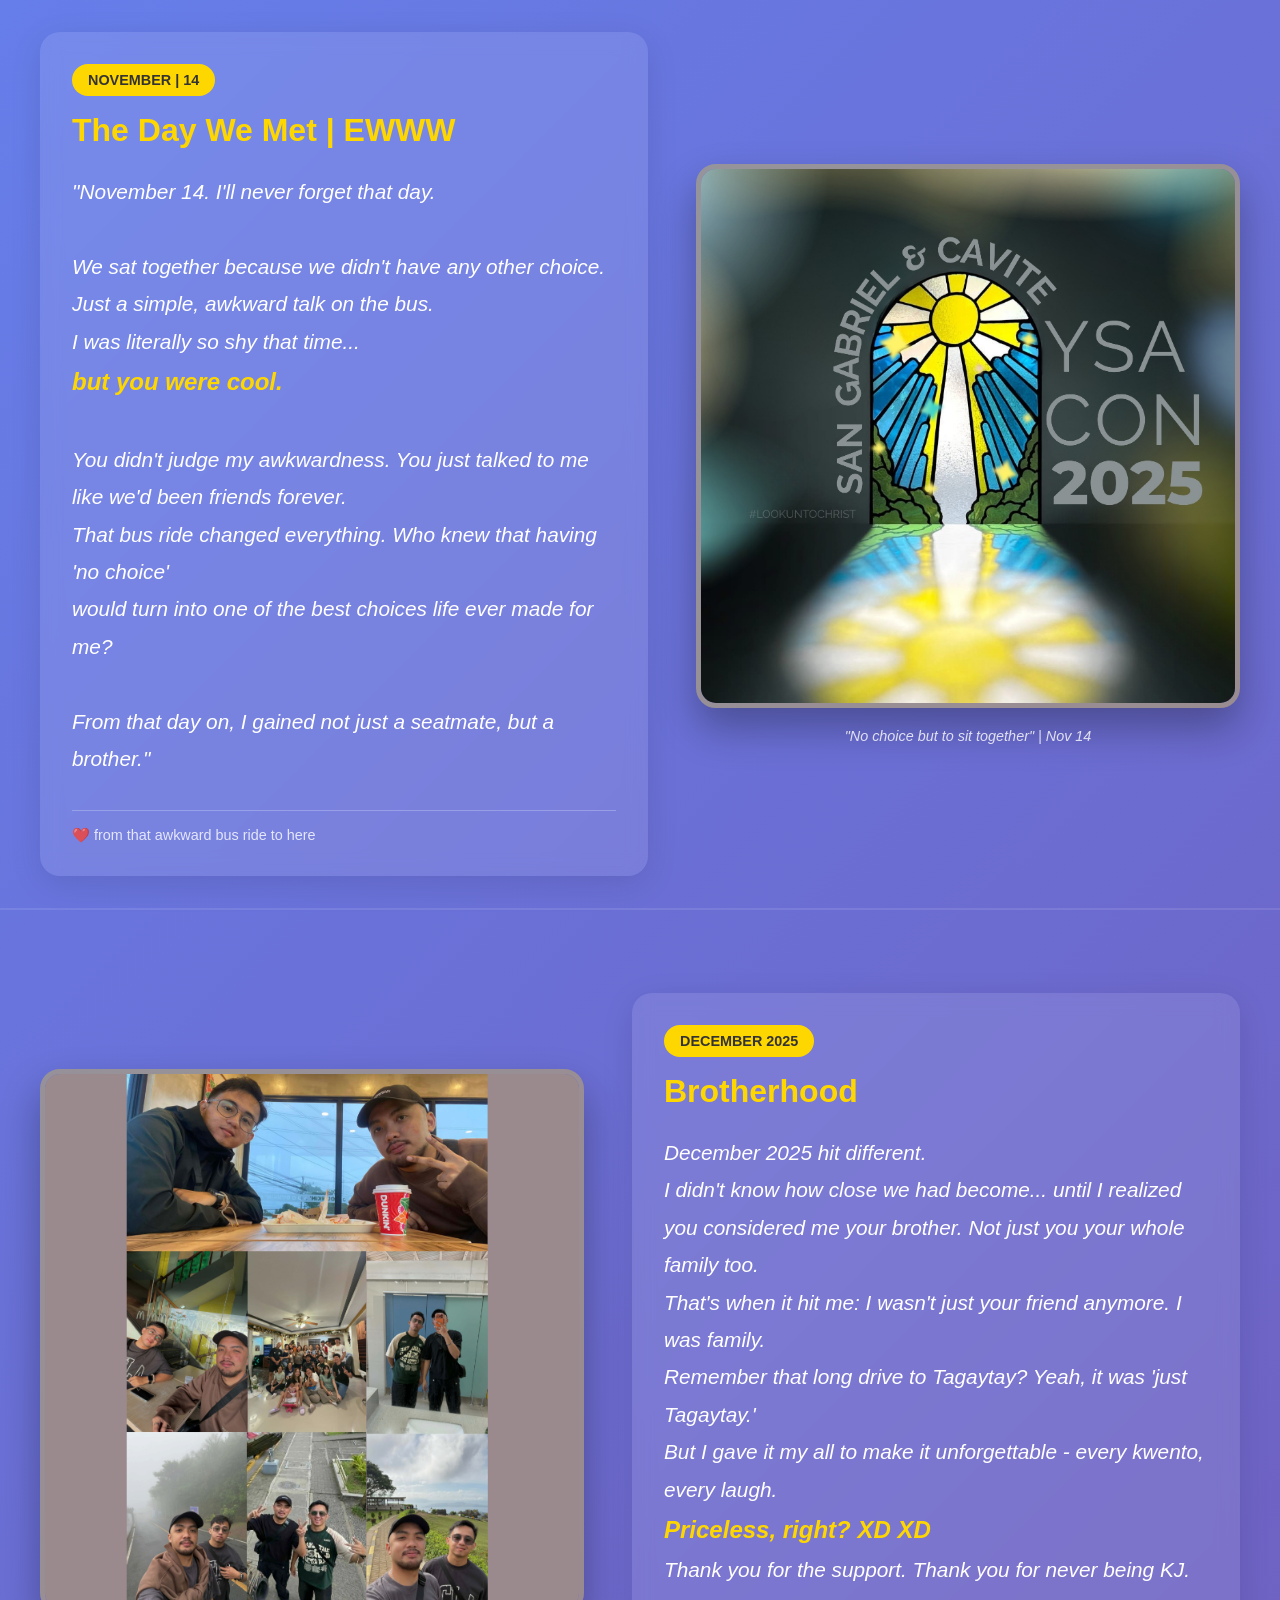
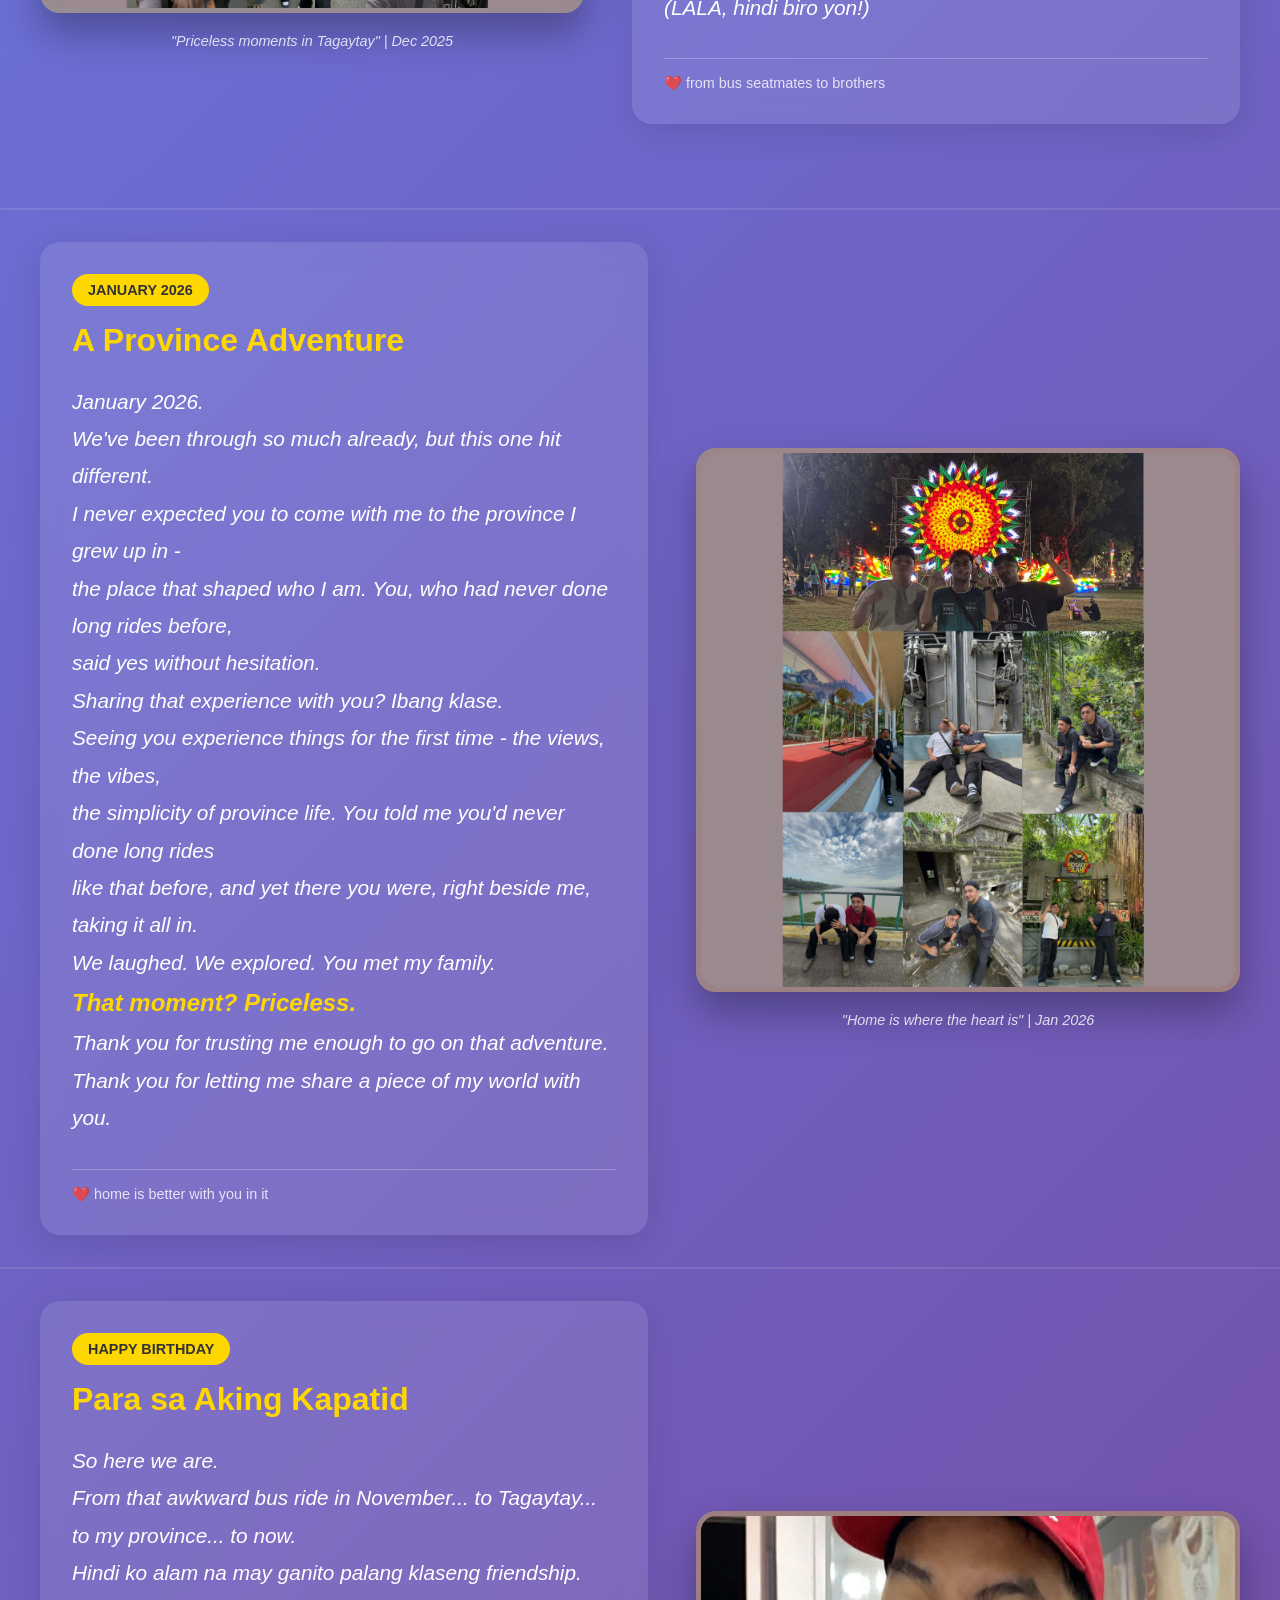
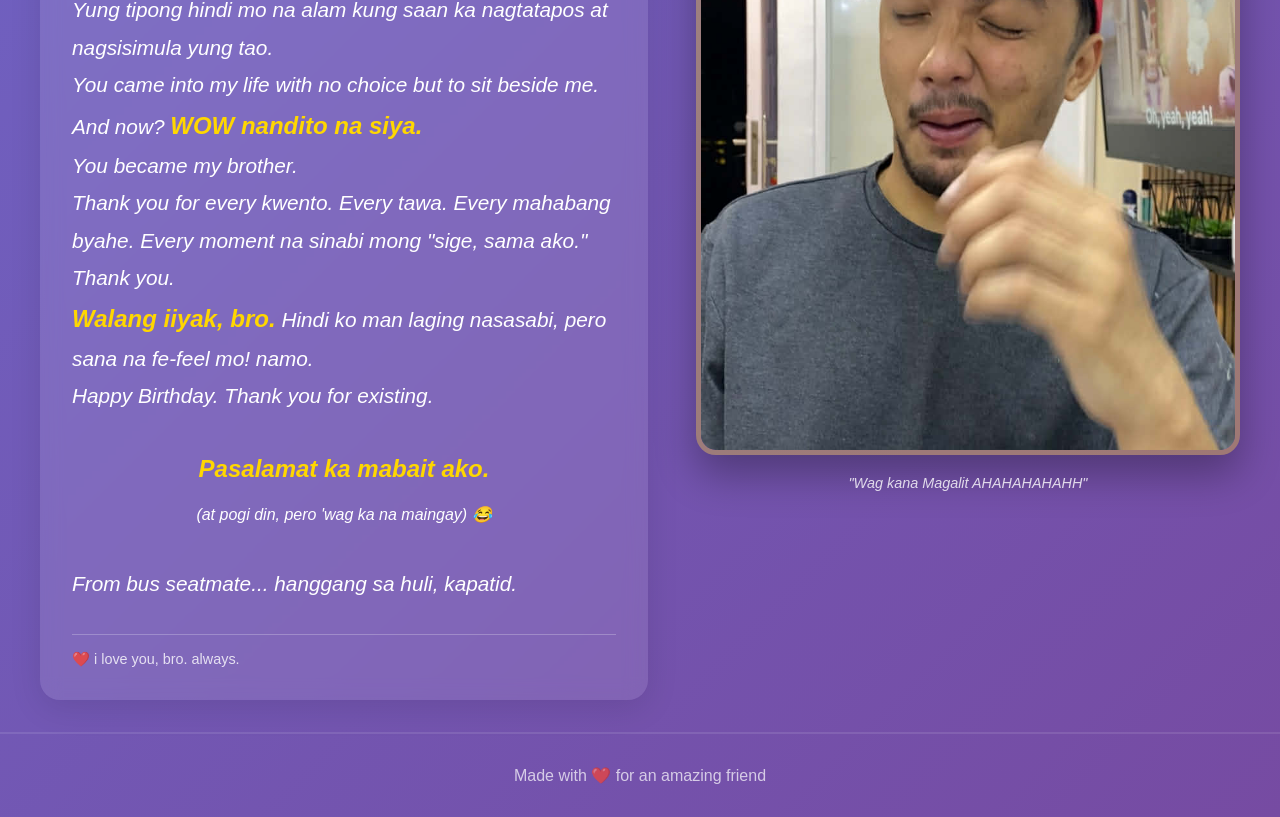
==== index.html @ 6233e63a "making a major changes" ====
<!DOCTYPE html>
<html lang="en">
<head>
    <meta charset="UTF-8">
    <meta name="viewport" content="width=device-width, initial-scale=1.0">
    <title>Happy Birthday Bro! 🎂</title>
    <link rel="stylesheet" href="style.css">
    
</head>
<body>
   

   

    <!-- SECTION 1 - FIRST MEETING -->
    <section class="section">
        <div class="container">
            <!-- LEFT SIDE - MESSAGE -->
            <div class="message-box">
                <span class="date-badge">NOVEMBER | 14</span>
                <h2 class="message-title">The Day We Met | EWWW</h2>
                <p class="message-text">
                    "November 14. I'll never forget that day.<br><br>
                    We sat together because we didn't have any other choice.<br>
                    Just a simple, awkward talk on the bus.<br>
                    I was literally so shy that time...<br>
                    <span class="highlight">but you were cool.</span><br><br>
                    You didn't judge my awkwardness. You just talked to me like we'd been friends forever.<br>
                    That bus ride changed everything. Who knew that having 'no choice'<br>
                    would turn into one of the best choices life ever made for me?<br><br>
                    From that day on, I gained not just a seatmate, but a brother."
                </p>
                <div class="memory-footer">
                    <span class="heart">❤️</span> from that awkward bus ride to here
                </div>
            </div>
            
            <!-- RIGHT SIDE - PHOTO -->
            <div class="photo-box">
                <img src="images/YsaCon.jpg" alt="Our first meeting on the bus" class="actual-photo">
                <p class="photo-caption">"No choice but to sit together" | Nov 14</p>
            </div>
        </div>
    </section>

    <!-- SECTION 2 - TAGAYTAY MEMORY (FLIPPED LAYOUT) -->
    <section class="section">
        <div class="container">
            <!-- LEFT SIDE - PHOTO -->
            <div class="photo-box">
                <img src="images/second.png" alt="Tagaytay trip with my brother" class="actual-photo">
                <p class="photo-caption">"Priceless moments in Tagaytay" | Dec 2025</p>
            </div>
            
            <!-- RIGHT SIDE - MESSAGE -->
            <div class="message-box">
                <span class="date-badge">DECEMBER 2025</span>
                <h2 class="message-title">Brotherhood</h2>
                <div class="message-text">
                    <p><em>December 2025 hit different.</em></p>
                    
                    <p>I didn't know how close we had become... until I realized<br>
                    you considered me your brother. Not just you your whole family too.</p>
                    
                    <p>That's when it hit me: I wasn't just your friend anymore. I was family.</p>
                    
                    <p>Remember that long drive to Tagaytay? Yeah, it was 'just Tagaytay.'</p>
                    
                    <p>But I gave it my all to make it unforgettable - every kwento, every laugh.</p>
                    
                    <p><span class="highlight">Priceless, right? XD XD</span></p>
                    
                    <p>Thank you for the support. Thank you for never being KJ.<br>
                    (LALA, hindi biro yon!)</p>
                </div>
                <div class="memory-footer">
                    <span class="heart">❤️</span> from bus seatmates to brothers
                </div>
            </div>
        </div>
    </section>

    <!-- SECTION 3 - PROVINCE ADVENTURE (JANUARY 2026) -->
    <section class="section">
        <div class="container">
            <!-- LEFT SIDE - MESSAGE -->
            <div class="message-box">
                <span class="date-badge">JANUARY 2026</span>
                <h2 class="message-title">A Province Adventure</h2>
                <div class="message-text">
                    <p><em>January 2026.</em></p>
                    
                    <p>We've been through so much already, but this one hit different.</p>
                    
                    <p>I never expected you to come with me to the province I grew up in -<br>
                    the place that shaped who I am. You, who had never done long rides before,<br>
                    said yes without hesitation.</p>
                    
                    <p>Sharing that experience with you? Ibang klase.</p>
                    
                    <p>Seeing you experience things for the first time - the views, the vibes,<br>
                    the simplicity of province life. You told me you'd never done long rides<br>
                    like that before, and yet there you were, right beside me, taking it all in.</p>
                    
                    <p>We laughed. We explored. You met my family.</p>
                    
                    <p><span class="highlight">That moment? Priceless.</span></p>
                    
                    <p>Thank you for trusting me enough to go on that adventure.<br>
                    Thank you for letting me share a piece of my world with you.</p>
                </div>
                <div class="memory-footer">
                    <span class="heart">❤️</span> home is better with you in it
                </div>
            </div>
            
            <!-- RIGHT SIDE - PHOTO -->
            <div class="photo-box">
                <img src="images/taklo.png" alt="Province adventure with my brother" class="actual-photo">
                <p class="photo-caption">"Home is where the heart is" | Jan 2026</p>
            </div>
        </div>
    </section>

    <!-- SECTION 4 - GRAND FINALE (Bro Version) -->
<section class="section">
    <div class="container">
        <div class="message-box">
            <span class="date-badge">HAPPY BIRTHDAY</span>
            <h2 class="message-title">Para sa Aking Kapatid</h2>
            <div class="message-text">
                <p><em>So here we are.</em></p>
                
                <p>From that awkward bus ride in November... to Tagaytay... to my province... to now.</p>
                
                <p>Hindi ko alam na may ganito palang klaseng friendship. Yung tipong hindi mo na alam kung saan ka nagtatapos at nagsisimula yung tao.</p>
                
                <p>You came into my life with no choice but to sit beside me. And now? <span class="highlight">WOW nandito na siya.</span></p>
                
                <p>You became my brother.</p>
                
                <p>Thank you for every kwento. Every tawa. Every mahabang byahe. Every moment na sinabi mong "sige, sama ako."</p>
                
                <p>Thank you.</p>
                
                <p><span class="highlight">Walang iiyak, bro.</span> Hindi ko man laging nasasabi, pero sana na fe-feel mo! namo.</p>
                
                <p>Happy Birthday. Thank you for existing.</p>
                
                <p style="font-size: 1.5rem; text-align: center; margin: 2rem 0;">
                    <span class="highlight">Pasalamat ka mabait ako.</span><br>
                    <span style="font-size: 1rem;">(at pogi din, pero 'wag ka na maingay) 😂</span>
                </p>
                
                <p><em>From bus seatmate... hanggang sa huli, kapatid.</em></p>
            </div>
            <div class="memory-footer">
                <span class="heart">❤️</span> i love you, bro. always.
            </div>
        </div>
        <div class="photo-box">
            <img src="images/burtday.png" alt="Best photo of us" class="actual-photo">
            <p class="photo-caption">"Wag kana Magalit AHAHAHAHAHH"</p>
        </div>
    </div>
</section>

    <!-- FOOTER -->
    <footer style="text-align: center; padding: 2rem; opacity: 0.7;">
        <p>Made with ❤️ for an amazing friend</p>
    </footer>

    <script src="script.js"></script>

</body>
</html>
---- style.css ----
* {
    margin: 0;
    padding: 0;
    box-sizing: border-box;
}

body {
    font-family: 'Arial', sans-serif;
    background: linear-gradient(135deg, #667eea 0%, #764ba2 100%);
    color: white;
}

/* SECTION STYLING */
.section {
    min-height: 100vh;
    display: flex;
    align-items: center;
    justify-content: center;
    padding: 2rem;
    border-bottom: 2px solid rgba(255,255,255,0.1);
}

.container {
    display: flex;
    max-width: 1200px;
    width: 100%;
    gap: 3rem;
    align-items: center;
    justify-content: center;
    flex-wrap: wrap;
}

/* MESSAGE BOX */
.message-text .highlight.funny {
    display: inline-block;
    animation: laugh 1s infinite;
}

@keyframes laugh {
    0%, 100% { transform: rotate(0deg); }
    25% { transform: rotate(2deg); }
    75% { transform: rotate(-2deg); }
}
.message-box {
    flex: 1;
    min-width: 300px;
    padding: 2rem;
    background: rgba(255,255,255,0.1);
    backdrop-filter: blur(10px);
    border-radius: 20px;
    box-shadow: 0 8px 32px rgba(0,0,0,0.1);
    animation: slideInLeft 1s ease;
}

.date-badge {
    background: #ffd700;
    color: #333;
    padding: 0.5rem 1rem;
    border-radius: 50px;
    font-weight: bold;
    font-size: 0.9rem;
    display: inline-block;
    margin-bottom: 1rem;
}

.message-title {
    font-size: 2rem;
    margin-bottom: 1.5rem;
    color: #ffd700;
}

.message-text {
    font-size: 1.3rem;
    line-height: 1.8;
    margin-bottom: 2rem;
    font-style: italic;
}

.highlight {
    color: #ffd700;
    font-weight: bold;
    font-size: 1.5rem;
}

.memory-footer {
    border-top: 1px solid rgba(255,255,255,0.3);
    padding-top: 1rem;
    font-size: 0.9rem;
    opacity: 0.8;
}

.heart {
    color: #ff4d4d;
    animation: heartbeat 1.5s infinite;
}

/* PHOTO BOX */
.photo-box {
    flex: 1;
    min-width: 300px;
    text-align: center;
}

/* ACTUAL PHOTO STYLING - Auto fits in box */
.actual-photo {
    width: 100%;
    height: 100%;
    aspect-ratio: 1/1;
    object-fit: cover;
    border-radius: 20px;
    box-shadow: 0 20px 40px rgba(0,0,0,0.3);
    border: 5px solid rgba(255,215,0,0.3);
    transition: transform 0.3s ease;
    animation: slideInRight 1s ease;
}

.actual-photo:hover {
    transform: scale(1.02) rotate(1deg);
    border-color: #ffd700;
}

/* PLACEHOLDER STYLING (for when no photo yet) */
.photo-placeholder {
    width: 100%;
    aspect-ratio: 1/1;
    background: linear-gradient(145deg, #ffd700, #ffb347);
    border-radius: 20px;
    padding: 1rem;
    box-shadow: 0 20px 40px rgba(0,0,0,0.3);
    transition: transform 0.3s ease;
    animation: slideInRight 1s ease;
}

.photo-placeholder:hover {
    transform: scale(1.02) rotate(1deg);
}

.placeholder-content {
    width: 100%;
    height: 100%;
    background: rgba(255,255,255,0.2);
    border-radius: 15px;
    display: flex;
    flex-direction: column;
    align-items: center;
    justify-content: center;
    gap: 1rem;
    border: 3px dashed rgba(255,255,255,0.5);
}

.camera-icon {
    font-size: 4rem;
    filter: drop-shadow(0 4px 6px rgba(0,0,0,0.2));
}

.photo-caption {
    margin-top: 1rem;
    font-size: 0.9rem;
    opacity: 0.8;
    font-style: italic;
}

/* OPTIONAL PHOTO STYLES */
.photo-box.with-bg {
    background: linear-gradient(145deg, #ffd700, #ffb347);
    padding: 1rem;
    border-radius: 20px;
}

/* Circle photo style */
.actual-photo.circle {
    border-radius: 50%;
    aspect-ratio: 1/1;
    object-fit: cover;
}

/* Contain photo style (shows entire photo) */
.actual-photo.contain {
    object-fit: contain;
    background: rgba(0,0,0,0.2);
}

/* Polaroid style */
.actual-photo.polaroid {
    object-fit: cover;
    border: 10px solid white;
    border-bottom: 40px solid white;
    border-radius: 10px;
}

/* ANIMATIONS */
@keyframes slideInLeft {
    from {
        opacity: 0;
        transform: translateX(-50px);
    }
    to {
        opacity: 1;
        transform: translateX(0);
    }
}

@keyframes slideInRight {
    from {
        opacity: 0;
        transform: translateX(50px);
    }
    to {
        opacity: 1;
        transform: translateX(0);
    }
}

@keyframes heartbeat {
    0%, 100% { transform: scale(1); }
    50% { transform: scale(1.1); }
}

/* MOBILE RESPONSIVE */
@media (max-width: 768px) {
    .container {
        flex-direction: column;
        gap: 2rem;
    }
    
    .message-box, .photo-box {
        width: 100%;
    }
    
    .message-title {
        font-size: 1.5rem;
    }
    
    .message-text {
        font-size: 1.1rem;
    }
}
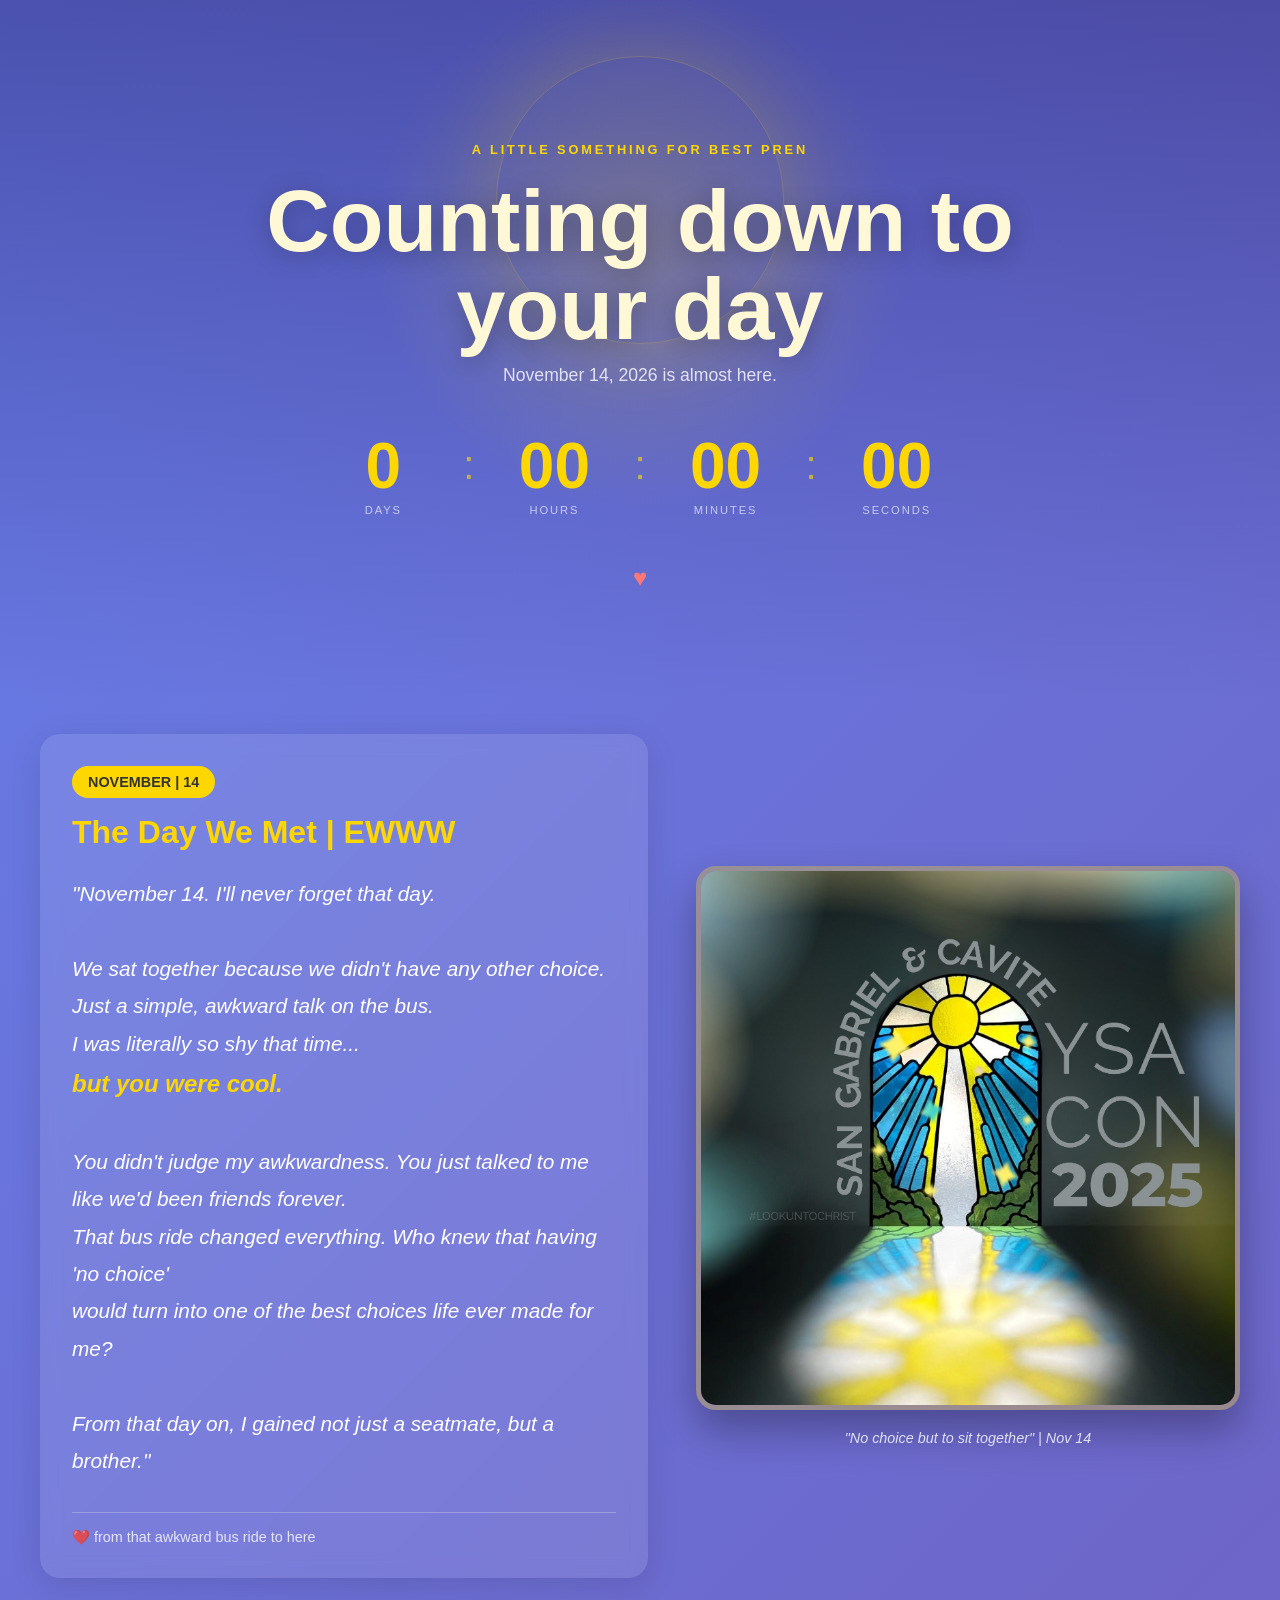
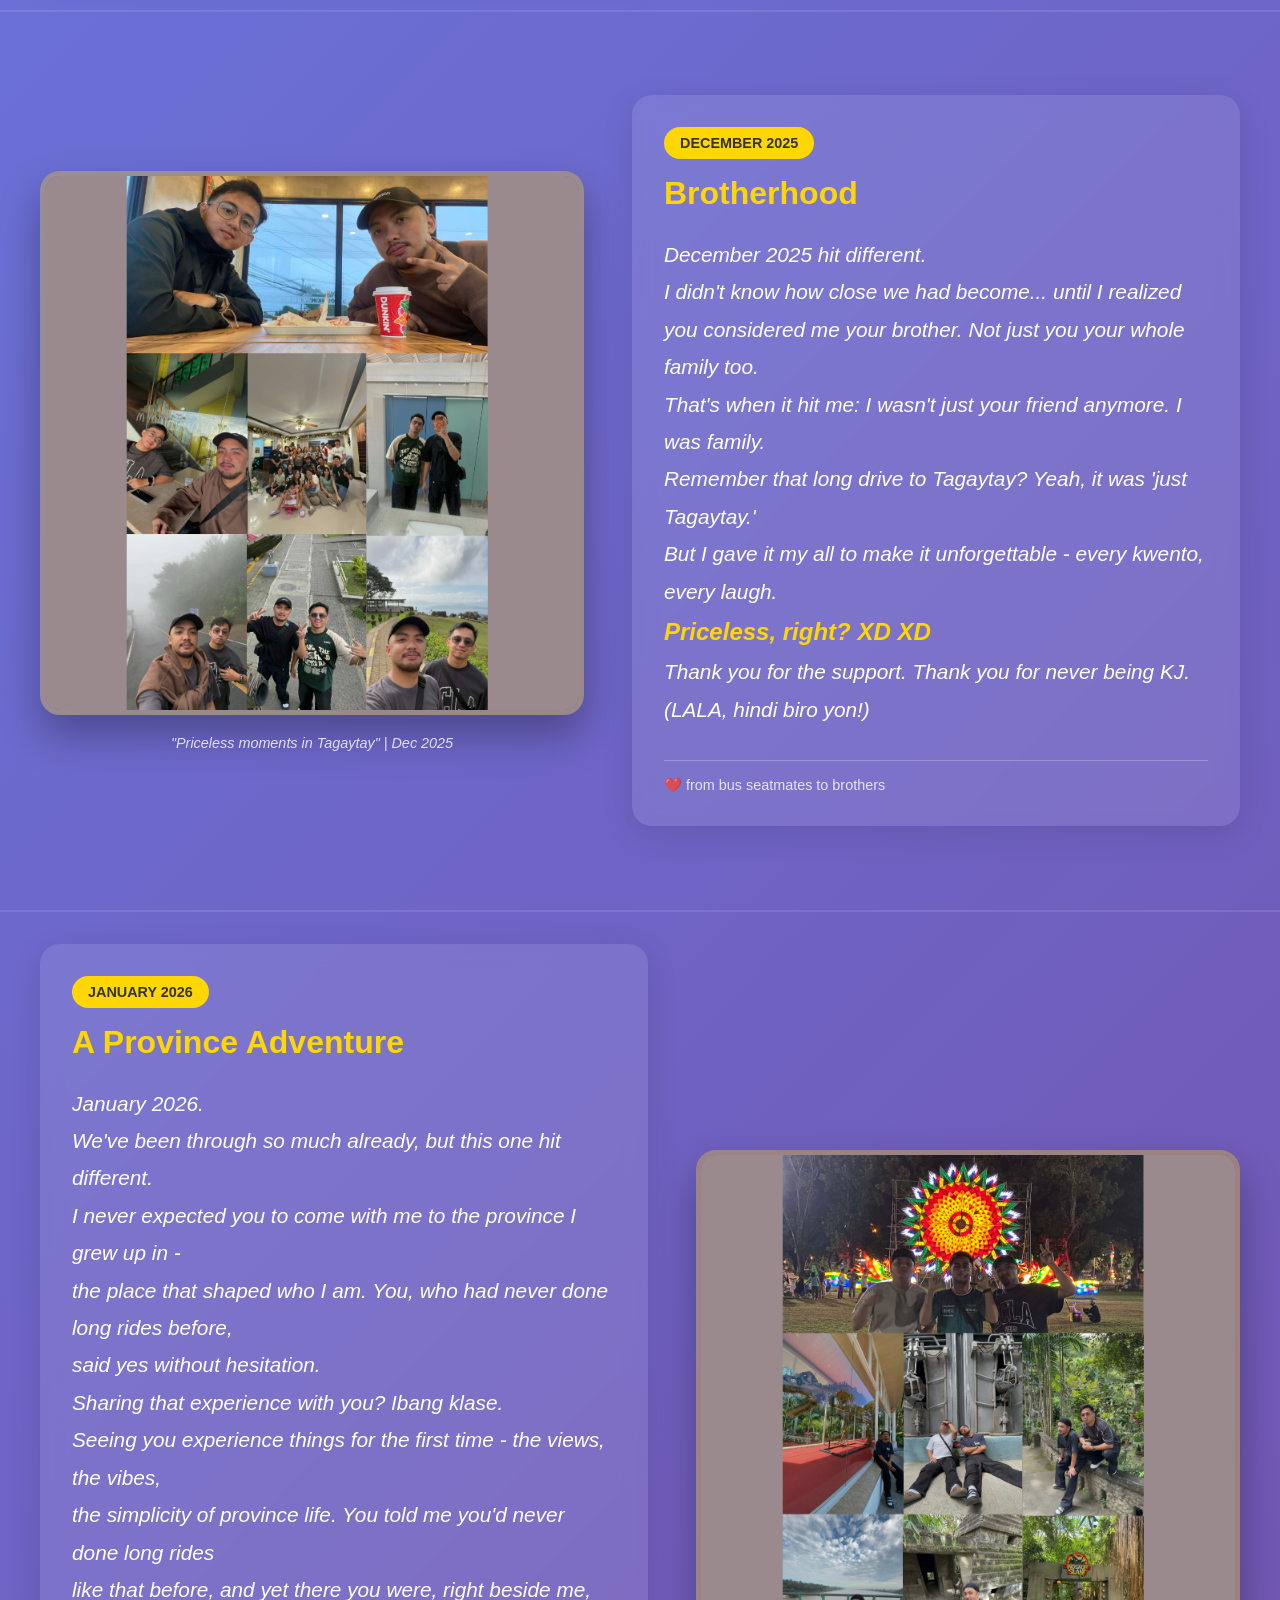
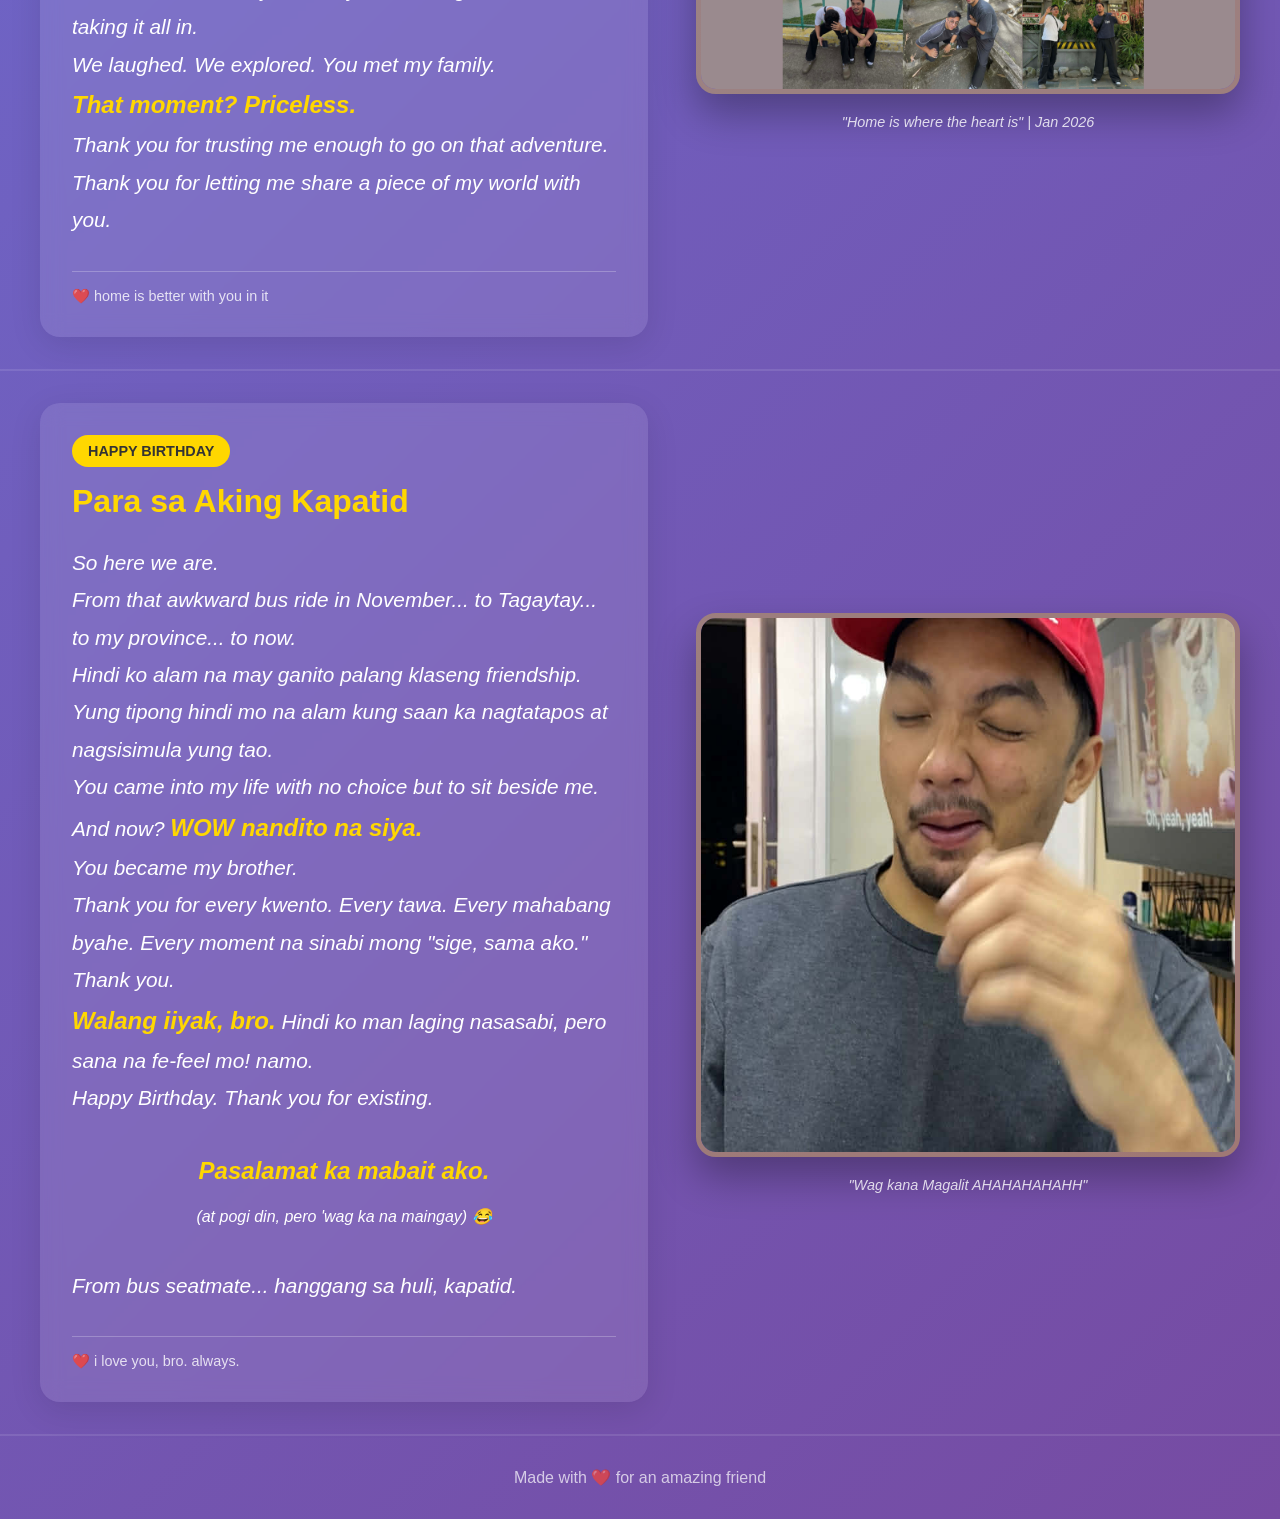
==== commit cce2c2dc: "new changes" ====
--- a/index.html
+++ b/index.html
@@ -8,7 +8,34 @@
     
 </head>
 <body>
-   
+    <header class="hero-header">
+        <div class="header-glow"></div>
+        <p class="eyebrow">A little something for Best Pren</p>
+        <h1>Counting down to your day</h1>
+        <p class="header-message">November 14, 2026 is almost here.</p>
+        <div class="countdown" aria-label="Countdown to November 14, 2026">
+            <div class="countdown-unit">
+                <span id="days" class="countdown-value">0</span>
+                <span class="countdown-label">days</span>
+            </div>
+            <span class="countdown-divider">:</span>
+            <div class="countdown-unit">
+                <span id="hours" class="countdown-value">00</span>
+                <span class="countdown-label">hours</span>
+            </div>
+            <span class="countdown-divider">:</span>
+            <div class="countdown-unit">
+                <span id="minutes" class="countdown-value">00</span>
+                <span class="countdown-label">minutes</span>
+            </div>
+            <span class="countdown-divider">:</span>
+            <div class="countdown-unit">
+                <span id="seconds" class="countdown-value">00</span>
+                <span class="countdown-label">seconds</span>
+            </div>
+        </div>
+        <span class="header-heart" aria-hidden="true">♥</span>
+    </header>
 
    
 
--- a/style.css
+++ b/style.css
@@ -8,6 +8,106 @@
     font-family: 'Arial', sans-serif;
     background: linear-gradient(135deg, #667eea 0%, #764ba2 100%);
     color: white;
+}
+
+/* BIRTHDAY HEADER */
+.hero-header {
+    min-height: 78vh;
+    padding: 7rem 2rem 5rem;
+    display: flex;
+    flex-direction: column;
+    align-items: center;
+    justify-content: center;
+    text-align: center;
+    position: relative;
+    overflow: hidden;
+    background: radial-gradient(circle at 50% 35%, rgba(255, 215, 0, 0.2), transparent 34%),
+        linear-gradient(180deg, rgba(41, 28, 102, 0.45), rgba(118, 75, 162, 0));
+}
+
+.header-glow {
+    width: 18rem;
+    height: 18rem;
+    position: absolute;
+    top: 8%;
+    border: 1px solid rgba(255, 215, 0, 0.2);
+    border-radius: 50%;
+    box-shadow: 0 0 80px rgba(255, 215, 0, 0.15);
+    animation: pulseGlow 4s ease-in-out infinite;
+}
+
+.eyebrow {
+    color: #ffd700;
+    font-size: 0.8rem;
+    font-weight: bold;
+    letter-spacing: 0.18rem;
+    text-transform: uppercase;
+    position: relative;
+}
+
+.hero-header h1 {
+    max-width: 760px;
+    margin: 1.25rem 0 0.75rem;
+    font-size: clamp(2.5rem, 7vw, 5.5rem);
+    line-height: 1;
+    color: #fff8d6;
+    text-shadow: 0 4px 24px rgba(0, 0, 0, 0.25);
+    position: relative;
+}
+
+.header-message {
+    color: rgba(255, 255, 255, 0.8);
+    font-size: 1.1rem;
+    position: relative;
+}
+
+.countdown {
+    display: flex;
+    align-items: center;
+    gap: clamp(0.5rem, 2vw, 1.5rem);
+    margin-top: 3rem;
+    position: relative;
+}
+
+.countdown-unit {
+    min-width: clamp(4.2rem, 12vw, 7rem);
+    display: flex;
+    flex-direction: column;
+    gap: 0.35rem;
+}
+
+.countdown-value {
+    color: #ffd700;
+    font-size: clamp(2rem, 6vw, 4rem);
+    font-weight: bold;
+    line-height: 1;
+    font-variant-numeric: tabular-nums;
+}
+
+.countdown-label {
+    color: rgba(255, 255, 255, 0.65);
+    font-size: 0.7rem;
+    letter-spacing: 0.12rem;
+    text-transform: uppercase;
+}
+
+.countdown-divider {
+    color: rgba(255, 215, 0, 0.65);
+    font-size: clamp(1.5rem, 4vw, 2.5rem);
+    margin-bottom: 1.2rem;
+}
+
+.header-heart {
+    color: #ff7777;
+    font-size: 1.5rem;
+    margin-top: 3rem;
+    animation: heartbeat 1.5s infinite;
+    position: relative;
+}
+
+@keyframes pulseGlow {
+    0%, 100% { transform: scale(0.95); opacity: 0.65; }
+    50% { transform: scale(1.05); opacity: 1; }
 }
 
 /* SECTION STYLING */
@@ -218,6 +318,20 @@
 
 /* MOBILE RESPONSIVE */
 @media (max-width: 768px) {
+    .hero-header {
+        min-height: 85vh;
+        padding: 5rem 1.25rem 4rem;
+    }
+
+    .countdown {
+        gap: 0.35rem;
+        margin-top: 2.5rem;
+    }
+
+    .countdown-unit {
+        min-width: 3.7rem;
+    }
+
     .container {
         flex-direction: column;
         gap: 2rem;
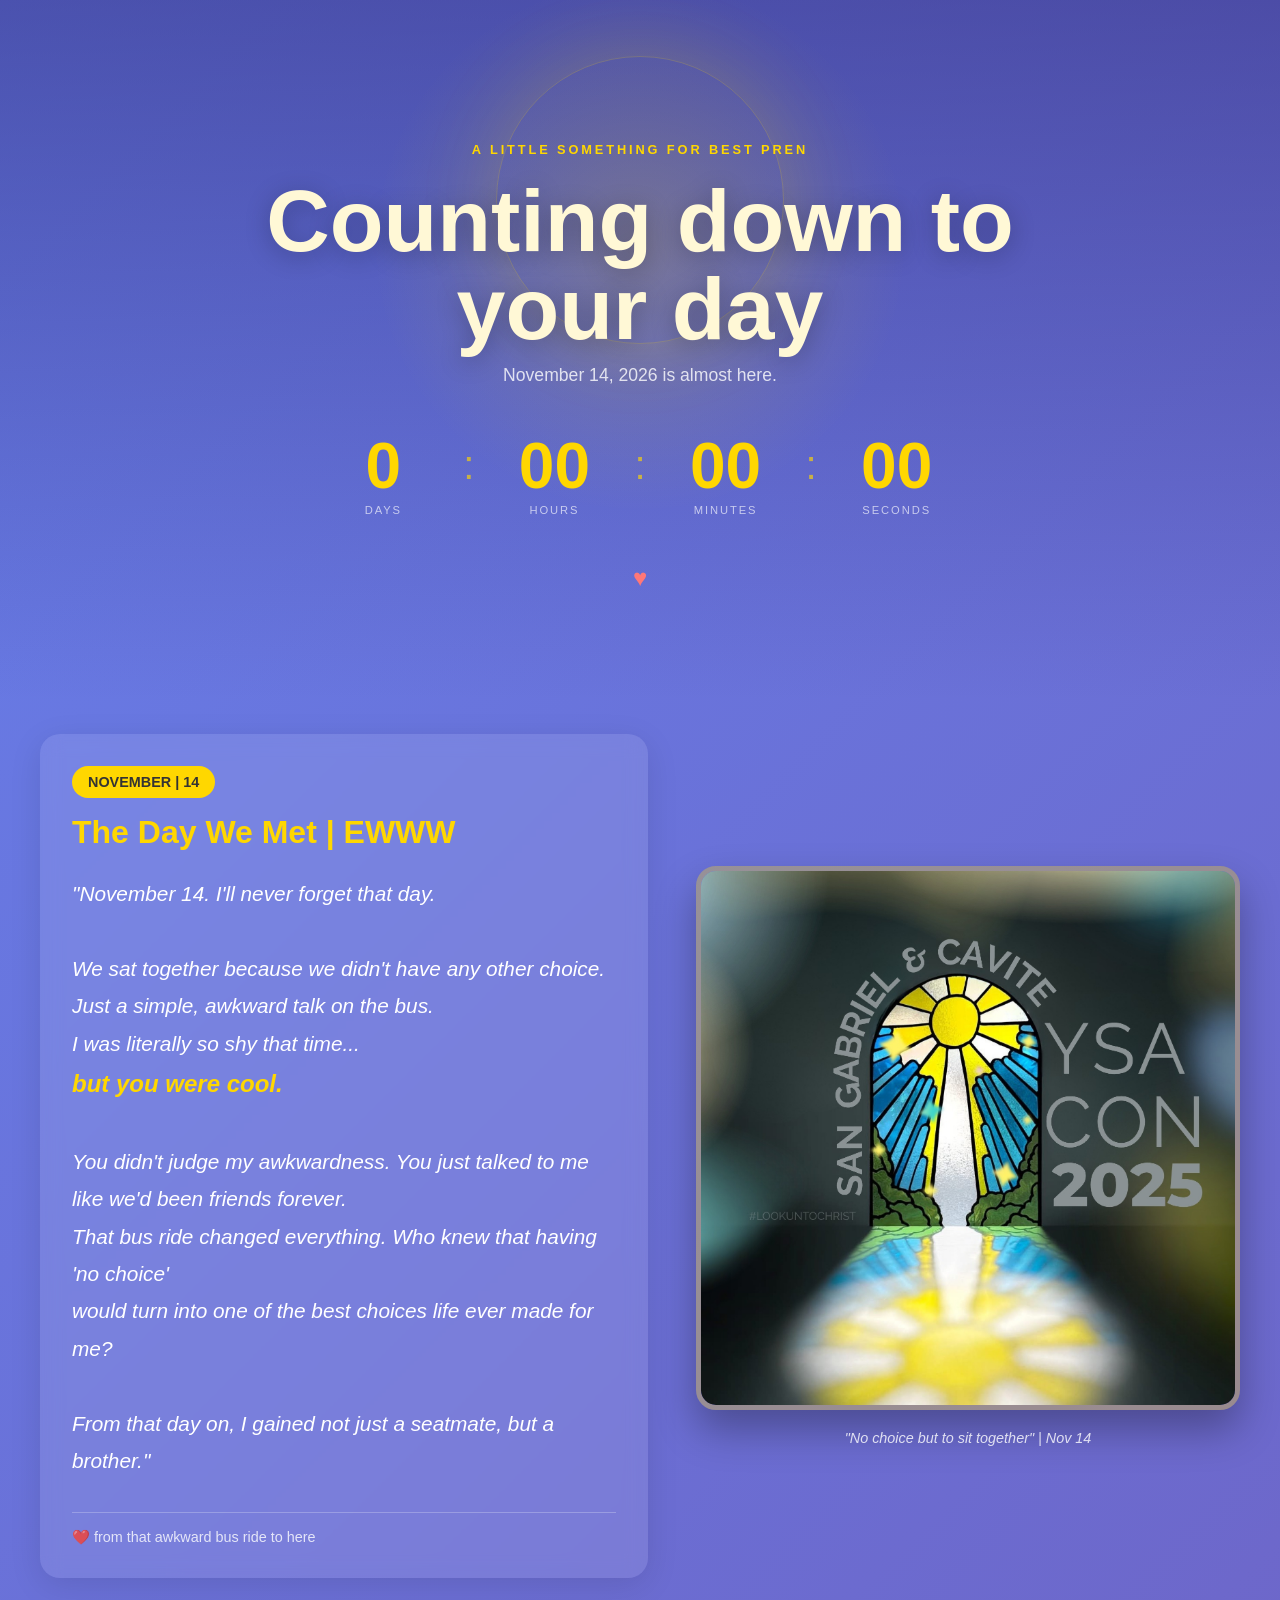
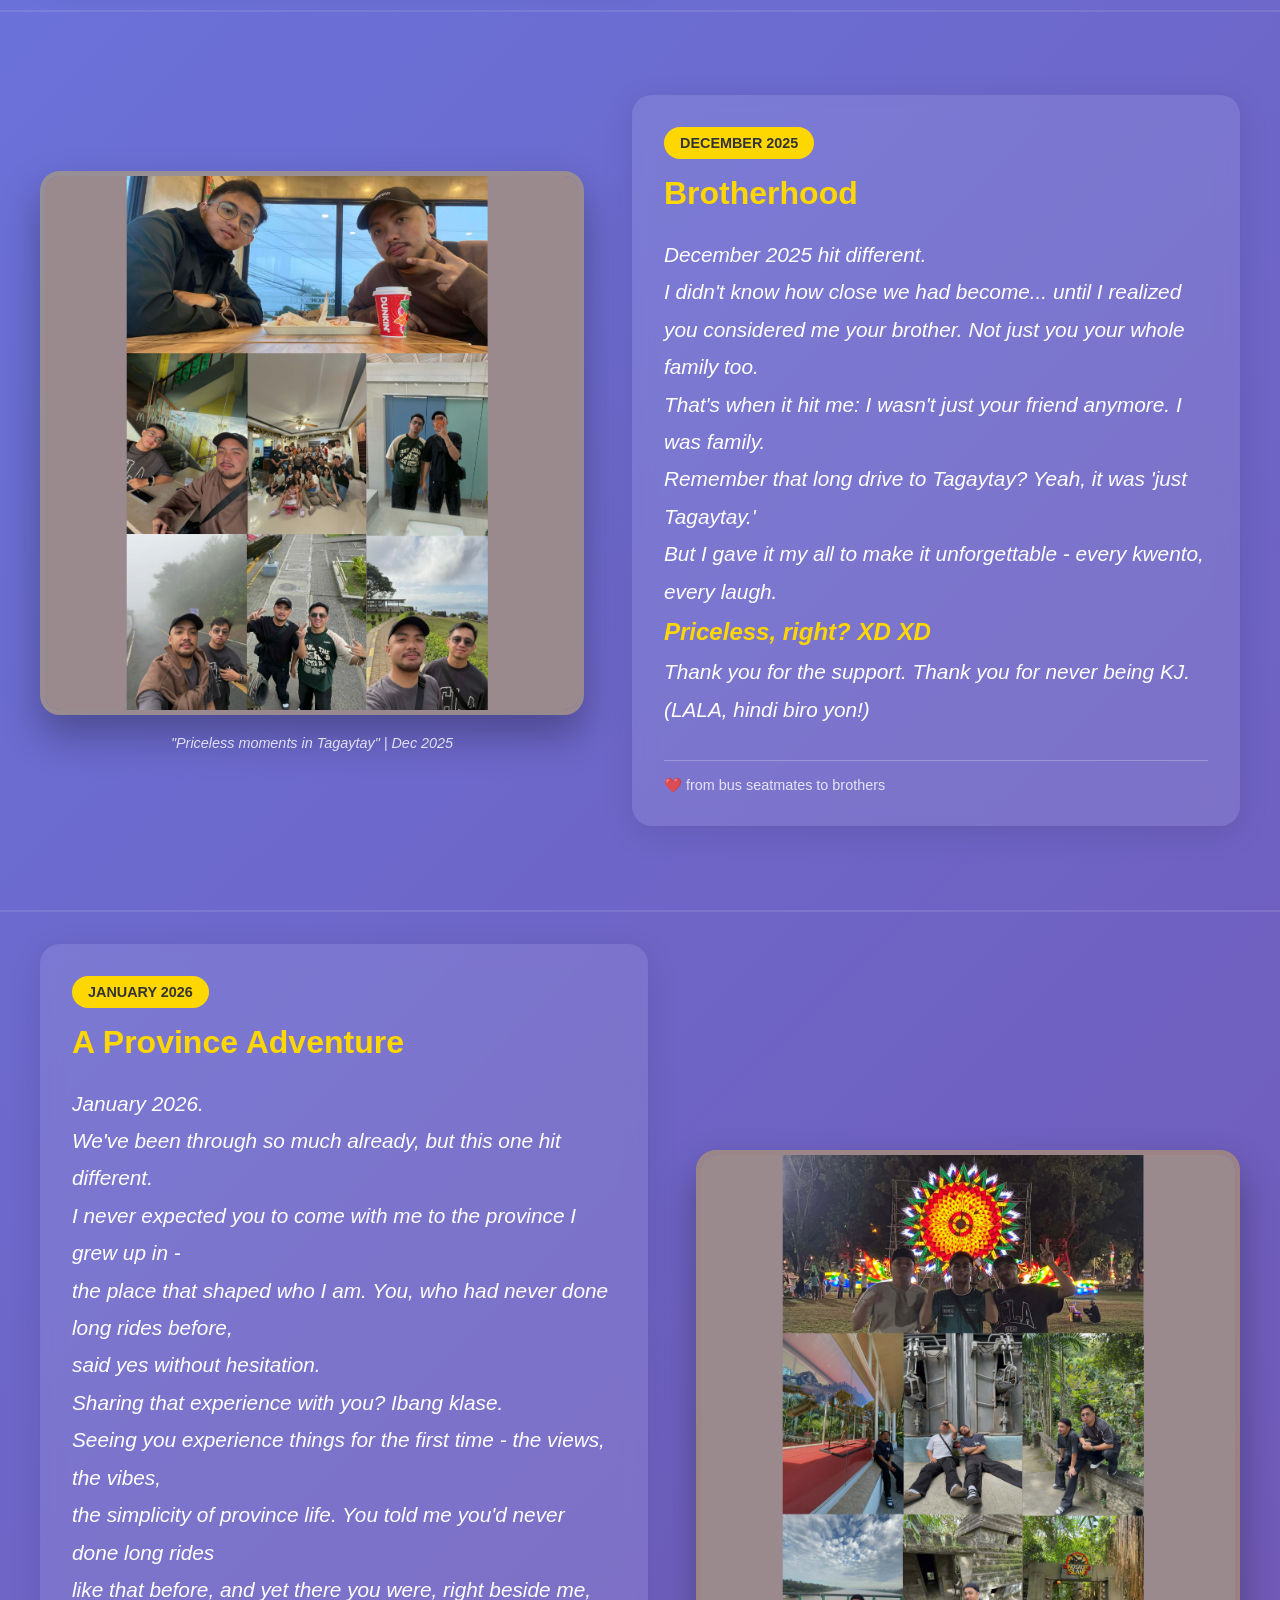
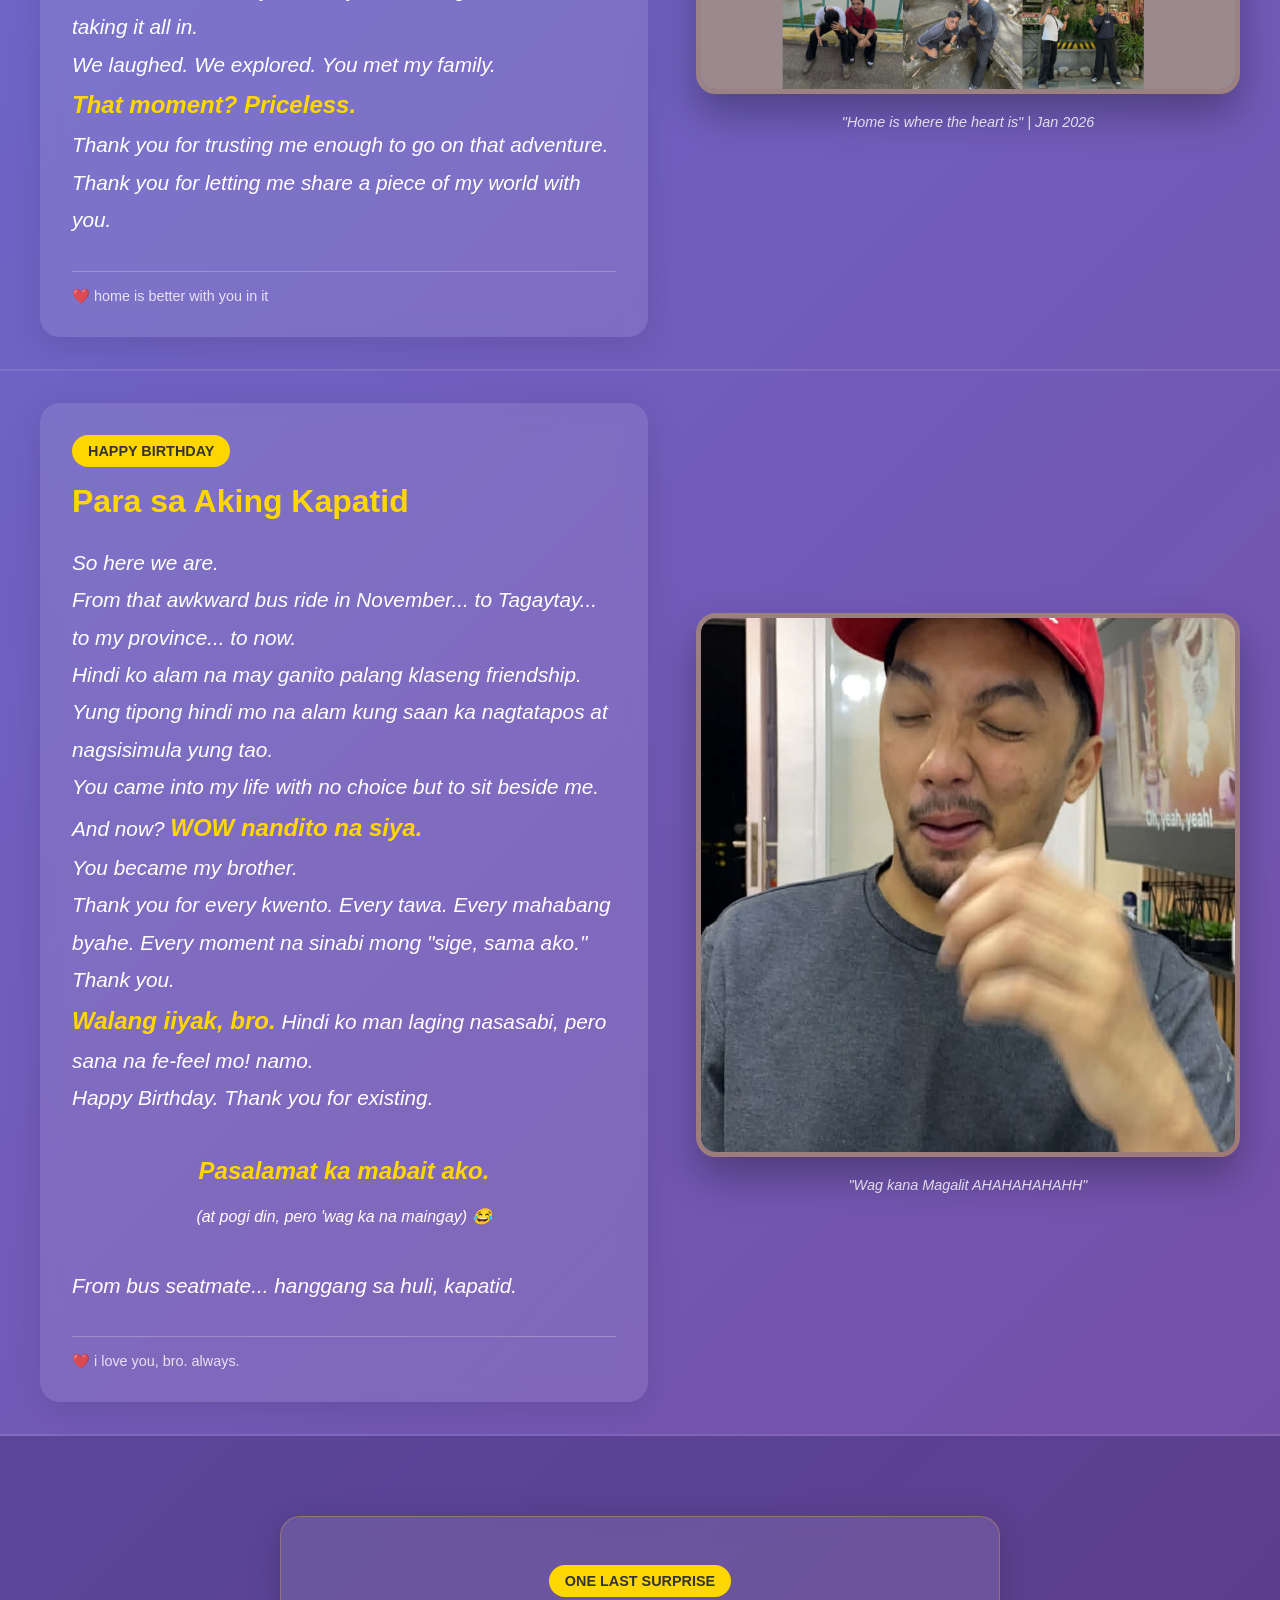
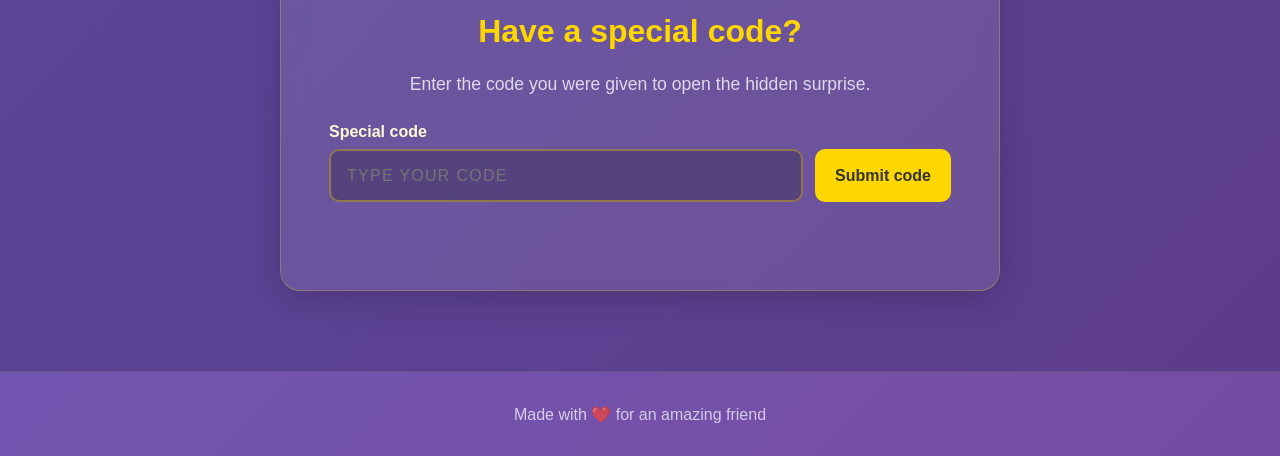
==== commit 94999622: "submitting new code" ====
--- a/index.html
+++ b/index.html
@@ -6,8 +6,12 @@
     <title>Happy Birthday Bro! 🎂</title>
     <link rel="stylesheet" href="style.css">
     
+    
 </head>
 <body>
+   
+
+   
     <header class="hero-header">
         <div class="header-glow"></div>
         <p class="eyebrow">A little something for Best Pren</p>
@@ -192,6 +196,23 @@
     </div>
 </section>
 
+    <!-- SPECIAL CODE UNLOCK -->
+    <section class="code-section" aria-labelledby="code-title">
+        <div class="code-card">
+            <span class="date-badge">ONE LAST SURPRISE</span>
+            <h2 id="code-title" class="message-title">Have a special code?</h2>
+            <p class="code-intro">Enter the code you were given to open the hidden surprise.</p>
+            <form id="code-form" class="code-form">
+                <label class="code-label" for="special-code">Special code</label>
+                <div class="code-input-row">
+                    <input id="special-code" name="special-code" type="text" autocomplete="off" placeholder="Type your code" required>
+                    <button class="code-button" type="submit">Submit code</button>
+                </div>
+            </form>
+            <p id="code-status" class="code-status" role="status" aria-live="polite"></p>
+        </div>
+    </section>
+
     <!-- FOOTER -->
     <footer style="text-align: center; padding: 2rem; opacity: 0.7;">
         <p>Made with ❤️ for an amazing friend</p>
--- a/style.css
+++ b/style.css
@@ -260,6 +260,100 @@
     font-style: italic;
 }
 
+/* SPECIAL CODE UNLOCK */
+.code-section {
+    min-height: 52vh;
+    display: flex;
+    align-items: center;
+    justify-content: center;
+    padding: 5rem 2rem;
+    background: rgba(30, 19, 75, 0.28);
+    border-bottom: 2px solid rgba(255, 255, 255, 0.1);
+}
+
+.code-card {
+    width: min(100%, 720px);
+    padding: 3rem;
+    text-align: center;
+    background: rgba(255, 255, 255, 0.1);
+    border: 1px solid rgba(255, 215, 0, 0.25);
+    border-radius: 20px;
+    box-shadow: 0 8px 32px rgba(0, 0, 0, 0.18);
+    backdrop-filter: blur(10px);
+}
+
+.code-intro {
+    margin-bottom: 1.75rem;
+    color: rgba(255, 255, 255, 0.78);
+    font-size: 1.1rem;
+}
+
+.code-form {
+    text-align: left;
+}
+
+.code-label {
+    display: block;
+    margin-bottom: 0.5rem;
+    color: #fff8d6;
+    font-weight: bold;
+}
+
+.code-input-row {
+    display: flex;
+    gap: 0.75rem;
+}
+
+.code-input-row input {
+    flex: 1;
+    min-width: 0;
+    padding: 0.95rem 1rem;
+    border: 2px solid rgba(255, 215, 0, 0.35);
+    border-radius: 10px;
+    background: rgba(0, 0, 0, 0.2);
+    color: white;
+    font: inherit;
+    letter-spacing: 0.08rem;
+    text-transform: uppercase;
+}
+
+.code-input-row input:focus {
+    outline: 2px solid #ffd700;
+    outline-offset: 2px;
+}
+
+.code-button {
+    padding: 0.95rem 1.25rem;
+    border: 0;
+    border-radius: 10px;
+    background: #ffd700;
+    color: #333;
+    cursor: pointer;
+    font: inherit;
+    font-weight: bold;
+    transition: transform 0.2s ease, background 0.2s ease;
+}
+
+.code-button:hover,
+.code-button:focus-visible {
+    background: #fff0a3;
+    transform: translateY(-2px);
+}
+
+.code-status {
+    min-height: 1.5rem;
+    margin-top: 1rem;
+    font-weight: bold;
+}
+
+.code-status.success {
+    color: #a8f0bd;
+}
+
+.code-status.error {
+    color: #ffb0b0;
+}
+
 /* OPTIONAL PHOTO STYLES */
 .photo-box.with-bg {
     background: linear-gradient(145deg, #ffd700, #ffb347);
@@ -348,4 +442,16 @@
     .message-text {
         font-size: 1.1rem;
     }
+
+    .code-card {
+        padding: 2rem 1.25rem;
+    }
+
+    .code-input-row {
+        flex-direction: column;
+    }
+
+    .code-button {
+        width: 100%;
+    }
 }
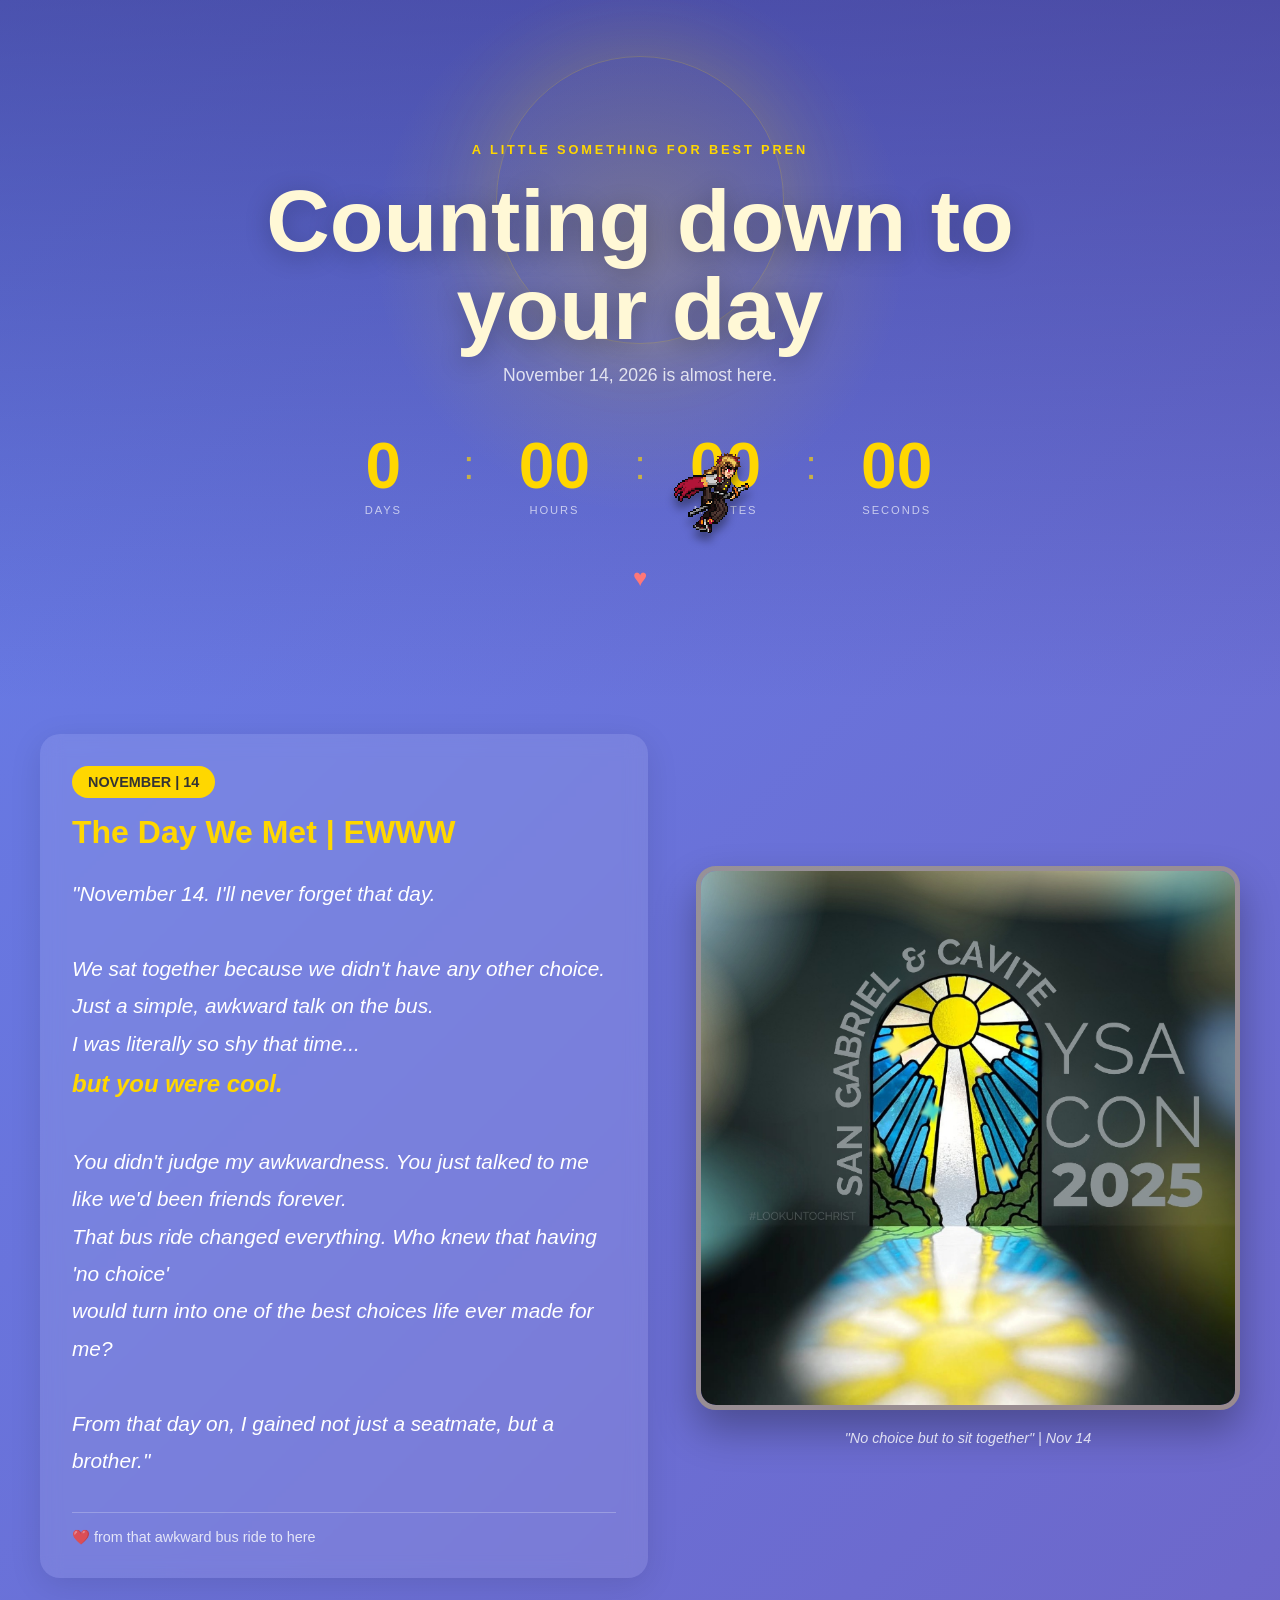
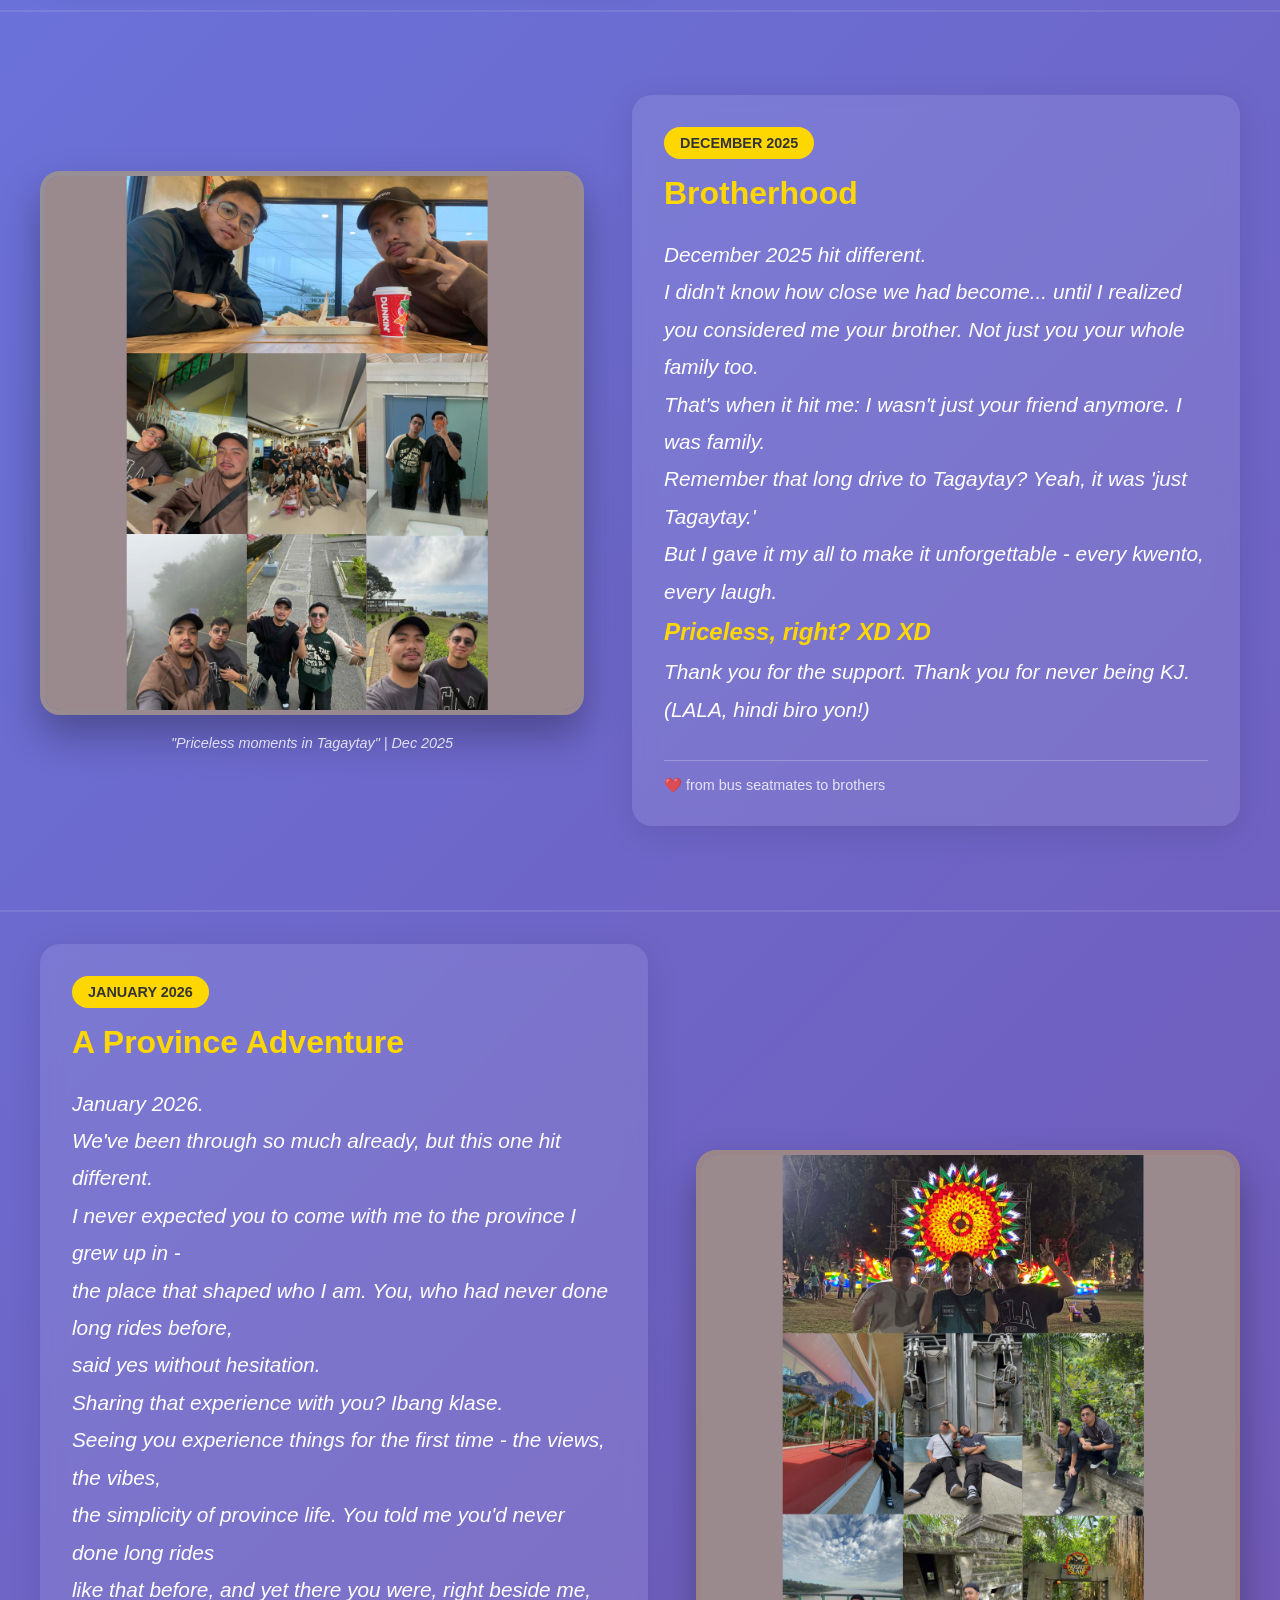
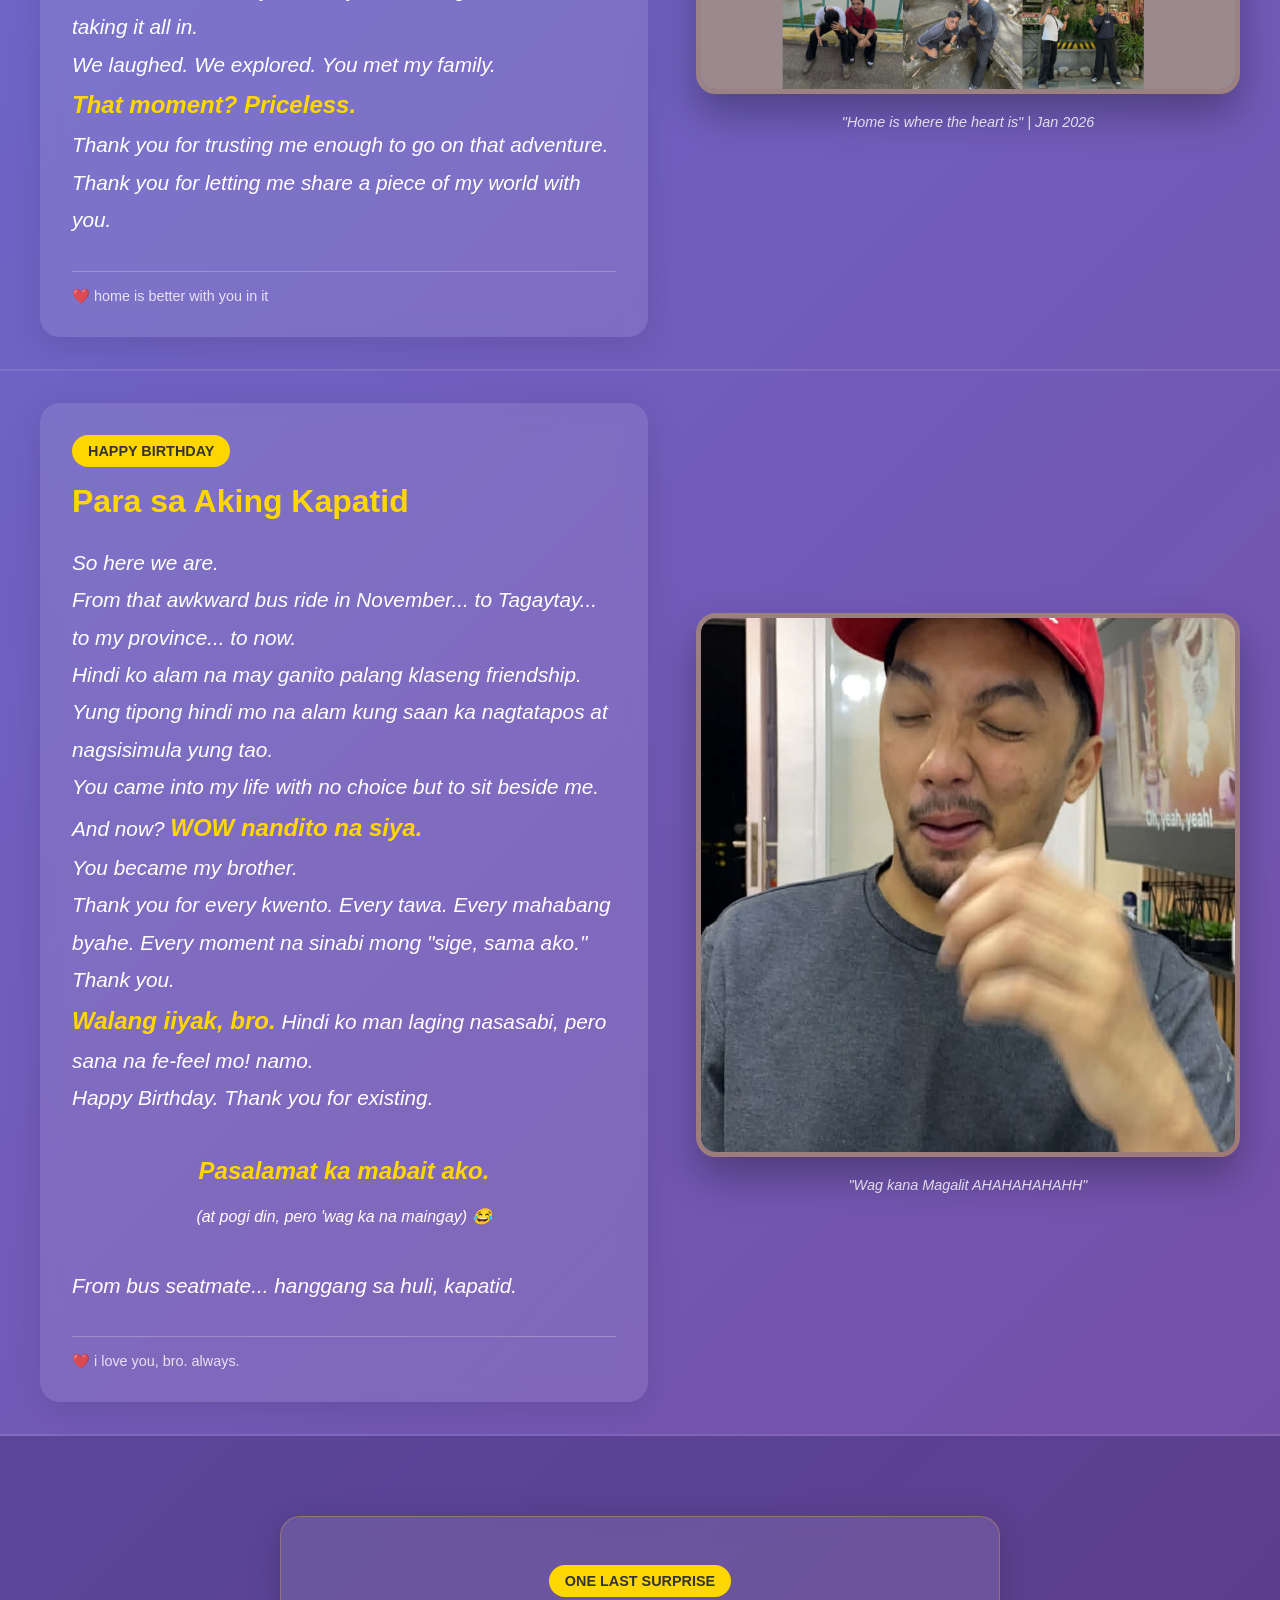
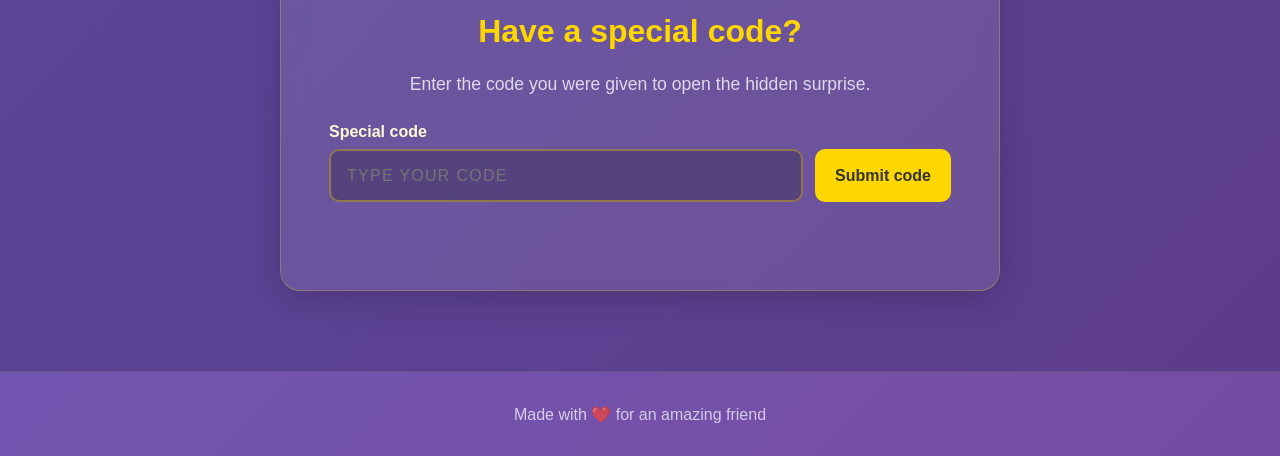
==== commit 30c72bd3: "new changes" ====
--- a/index.html
+++ b/index.html
@@ -218,6 +218,28 @@
         <p>Made with ❤️ for an amazing friend</p>
     </footer>
 
+    <aside id="countdown-bot" class="countdown-bot" aria-label="Countdown bot">
+        <button id="bot-close" class="bot-close" type="button" aria-label="Close countdown bot">&times;</button>
+        <img id="bot-avatar" class="bot-avatar" src="images/listening.JPG" alt="You listening">
+        <div class="bot-content">
+            <p class="bot-name">Countdown Bot</p>
+            <p class="bot-question">What are you doing here?</p>
+            <div id="bot-options" class="bot-options">
+                <button class="bot-option" type="button" data-reply="visiting">Just visiting the page</button>
+                <button class="bot-option" type="button" data-reply="hint">Trying to find a hint to the code</button>
+                <button id="bot-code-request" class="bot-option bot-follow-up" type="button">Can you please tell me the code?</button>
+                <button id="bot-please" class="bot-option bot-prank-option" type="button">Pleasee</button>
+                <button id="bot-nevermind" class="bot-option bot-prank-option" type="button">Nevermind</button>
+            </div>
+            <p id="bot-reply" class="bot-reply" role="status" aria-live="polite"></p>
+        </div>
+    </aside>
+    <button id="bot-open" class="bot-open" type="button">Ask the bot</button>
+
+    <div id="walk-world" class="walk-world" aria-label="Free walk area">
+        <div id="walker" class="walker" role="img" aria-label="Walking character"></div>
+    </div>
+
     <script src="script.js"></script>
 
 </body>
--- a/style.css
+++ b/style.css
@@ -354,6 +354,199 @@
     color: #ffb0b0;
 }
 
+/* COUNTDOWN BOT */
+.countdown-bot {
+    width: 6rem;
+    min-height: 6rem;
+    display: flex;
+    align-items: flex-end;
+    position: fixed;
+    right: 1rem;
+    bottom: 1rem;
+    z-index: 10;
+    padding: 0;
+    opacity: 0;
+    pointer-events: none;
+    transform: translateY(1rem);
+    transition: opacity 0.25s ease, transform 0.25s ease;
+}
+
+.countdown-bot.is-visible {
+    opacity: 1;
+    pointer-events: auto;
+    transform: translateY(0);
+}
+
+.bot-avatar {
+    width: 5.5rem;
+    height: 5.5rem;
+    display: block;
+    flex: 0 0 auto;
+    object-fit: cover;
+    object-position: center top;
+    background: #ffd700;
+    border: 3px solid #ffd700;
+    border-radius: 50%;
+    box-shadow: 0 10px 25px rgba(0, 0, 0, 0.3);
+    transition: transform 0.25s ease;
+}
+
+.countdown-bot.is-talking .bot-avatar {
+    animation: botBounce 0.55s ease-in-out infinite alternate;
+}
+
+@keyframes botBounce {
+    from { transform: translateY(0) rotate(-2deg); }
+    to { transform: translateY(-5px) rotate(2deg); }
+}
+
+.bot-content {
+    width: min(19rem, calc(100vw - 2rem));
+    position: absolute;
+    right: 4.7rem;
+    bottom: 4.3rem;
+    color: #fff8d6;
+    pointer-events: auto;
+}
+
+.bot-name {
+    width: fit-content;
+    margin: 0 0 0.35rem auto;
+    padding: 0.25rem 0.65rem;
+    color: #ffd700;
+    font-size: 0.72rem;
+    font-weight: bold;
+    letter-spacing: 0.1rem;
+    text-transform: uppercase;
+    background: rgba(30, 19, 75, 0.92);
+    border-radius: 999px;
+}
+
+.bot-question {
+    margin: 0 0 0.65rem;
+    padding: 0.75rem 0.9rem;
+    font-size: 1.05rem;
+    font-weight: bold;
+    line-height: 1.3;
+    background: rgba(30, 19, 75, 0.94);
+    border: 1px solid rgba(255, 215, 0, 0.45);
+    border-radius: 16px 16px 3px 16px;
+    box-shadow: 0 8px 22px rgba(0, 0, 0, 0.25);
+}
+
+.bot-options {
+    display: grid;
+    gap: 0.5rem;
+    opacity: 0;
+    pointer-events: none;
+    transform: translateY(-0.4rem);
+    transition: opacity 0.3s ease, transform 0.3s ease;
+}
+
+.bot-options.is-ready {
+    opacity: 1;
+    pointer-events: auto;
+    transform: translateY(0);
+}
+
+.bot-follow-up {
+    display: none;
+}
+
+.bot-follow-up.is-visible {
+    display: block;
+}
+
+.bot-prank-option {
+    display: none;
+}
+
+.bot-prank-option.is-visible {
+    display: block;
+}
+
+.bot-option,
+.bot-open {
+    color: #fff8d6;
+    background: rgba(255, 255, 255, 0.1);
+    border: 1px solid rgba(255, 215, 0, 0.35);
+    border-radius: 8px;
+    cursor: pointer;
+    font: inherit;
+    text-align: left;
+    transition: background 0.2s ease, transform 0.2s ease;
+}
+
+.bot-option {
+    padding: 0.55rem 0.7rem;
+    font-size: 0.86rem;
+}
+
+.bot-option:hover,
+.bot-option:focus-visible {
+    background: rgba(255, 215, 0, 0.2);
+    transform: translateX(2px);
+}
+
+.bot-option:disabled {
+    cursor: wait;
+    opacity: 0.55;
+}
+
+.bot-reply {
+    display: none;
+    margin: 0.7rem 0 0;
+    padding: 0.75rem 0.9rem;
+    color: rgba(255, 255, 255, 0.8);
+    font-size: 0.88rem;
+    line-height: 1.4;
+    background: rgba(30, 19, 75, 0.94);
+    border: 1px solid rgba(255, 215, 0, 0.35);
+    border-radius: 16px 16px 16px 3px;
+    box-shadow: 0 8px 22px rgba(0, 0, 0, 0.25);
+}
+
+.bot-reply.is-visible {
+    display: block;
+}
+
+.bot-close {
+    position: absolute;
+    top: -0.45rem;
+    right: -0.35rem;
+    width: 1.4rem;
+    height: 1.4rem;
+    padding: 0;
+    color: #333;
+    background: #ffd700;
+    border-radius: 50%;
+    border: 0;
+    cursor: pointer;
+    font-size: 1.1rem;
+    line-height: 1;
+}
+
+.bot-open {
+    display: none;
+    position: fixed;
+    right: 1rem;
+    bottom: 1rem;
+    z-index: 9;
+    width: 4rem;
+    height: 4rem;
+    padding: 0.5rem;
+    color: #333;
+    background: #ffd700;
+    border-radius: 50%;
+    font-size: 0.72rem;
+    font-weight: bold;
+    text-align: center;
+}
+
+.bot-open.is-visible {
+    display: block;
+}
+
 /* OPTIONAL PHOTO STYLES */
 .photo-box.with-bg {
     background: linear-gradient(145deg, #ffd700, #ffb347);
@@ -454,4 +647,114 @@
     .code-button {
         width: 100%;
     }
+
+    .countdown-bot {
+        width: 4.5rem;
+        min-height: 4.5rem;
+        right: 0.75rem;
+        bottom: 0.75rem;
+    }
+
+    .bot-avatar {
+        width: 4rem;
+        height: 4rem;
+    }
+
+    .bot-content {
+        width: min(14rem, calc(100vw - 1.5rem));
+        right: 3.35rem;
+        bottom: 3.1rem;
+    }
+
+    .bot-question {
+        padding: 0.55rem 0.7rem;
+        font-size: 0.88rem;
+    }
+
+    .bot-option {
+        padding: 0.4rem 0.55rem;
+        font-size: 0.72rem;
+    }
+
+    .bot-reply {
+        padding: 0.55rem 0.7rem;
+        font-size: 0.75rem;
+    }
+
+    .bot-open {
+        right: 0.75rem;
+        bottom: 0.75rem;
+        width: 3.25rem;
+        height: 3.25rem;
+        font-size: 0.62rem;
+    }
+}
+
+/* FREE WALK CHARACTER */
+.walk-world {
+    position: fixed;
+    inset: 0;
+    z-index: 8;
+    pointer-events: none;
+    overflow: hidden;
+}
+
+.walker {
+    width: 6rem;
+    height: 6rem;
+    position: absolute;
+    left: 50%;
+    top: 50%;
+    background-color: transparent;
+    background-image: url('images/rengoku.gif');
+    background-position: left center;
+    background-repeat: no-repeat;
+    background-size: 200% 100%;
+    image-rendering: pixelated;
+    pointer-events: auto;
+    --facing: 1;
+    transform: translate(-50%, -50%) scaleX(var(--facing));
+    cursor: crosshair;
+    filter: drop-shadow(0 8px 4px rgba(0, 0, 0, 0.35));
+}
+
+.walker.is-facing-right {
+    --facing: -1;
+}
+
+.walker.is-slashing {
+    animation: slash 0.28s steps(2) both;
+}
+
+.slash-mark {
+    width: 4rem;
+    height: 4rem;
+    position: fixed;
+    z-index: 9;
+    pointer-events: none;
+    border-top: 0.35rem solid #fff1a6;
+    border-right: 0.35rem solid #ffbd5c;
+    border-radius: 50%;
+    transform: rotate(-35deg) scale(0.4);
+    animation: slash-mark 0.32s ease-out forwards;
+    filter: drop-shadow(0 0 8px rgba(255, 197, 92, 0.9));
+}
+
+@keyframes slash {
+    0% { transform: translate(-50%, -50%) scaleX(var(--facing)) rotate(0); }
+    50% { transform: translate(-50%, -50%) scaleX(var(--facing)) rotate(-8deg) scale(1.08); }
+    100% { transform: translate(-50%, -50%) scaleX(var(--facing)) rotate(0); }
+}
+
+@keyframes slash-mark {
+    0% { opacity: 0; transform: rotate(-35deg) scale(0.4); }
+    35% { opacity: 1; transform: rotate(-35deg) scale(1); }
+    100% { opacity: 0; transform: rotate(-35deg) scale(1.2) translate(1rem, -1rem); }
+}
+
+@media (max-width: 600px) {
+    .walker {
+        width: 4.5rem;
+        height: 4.5rem;
+    }
 }
